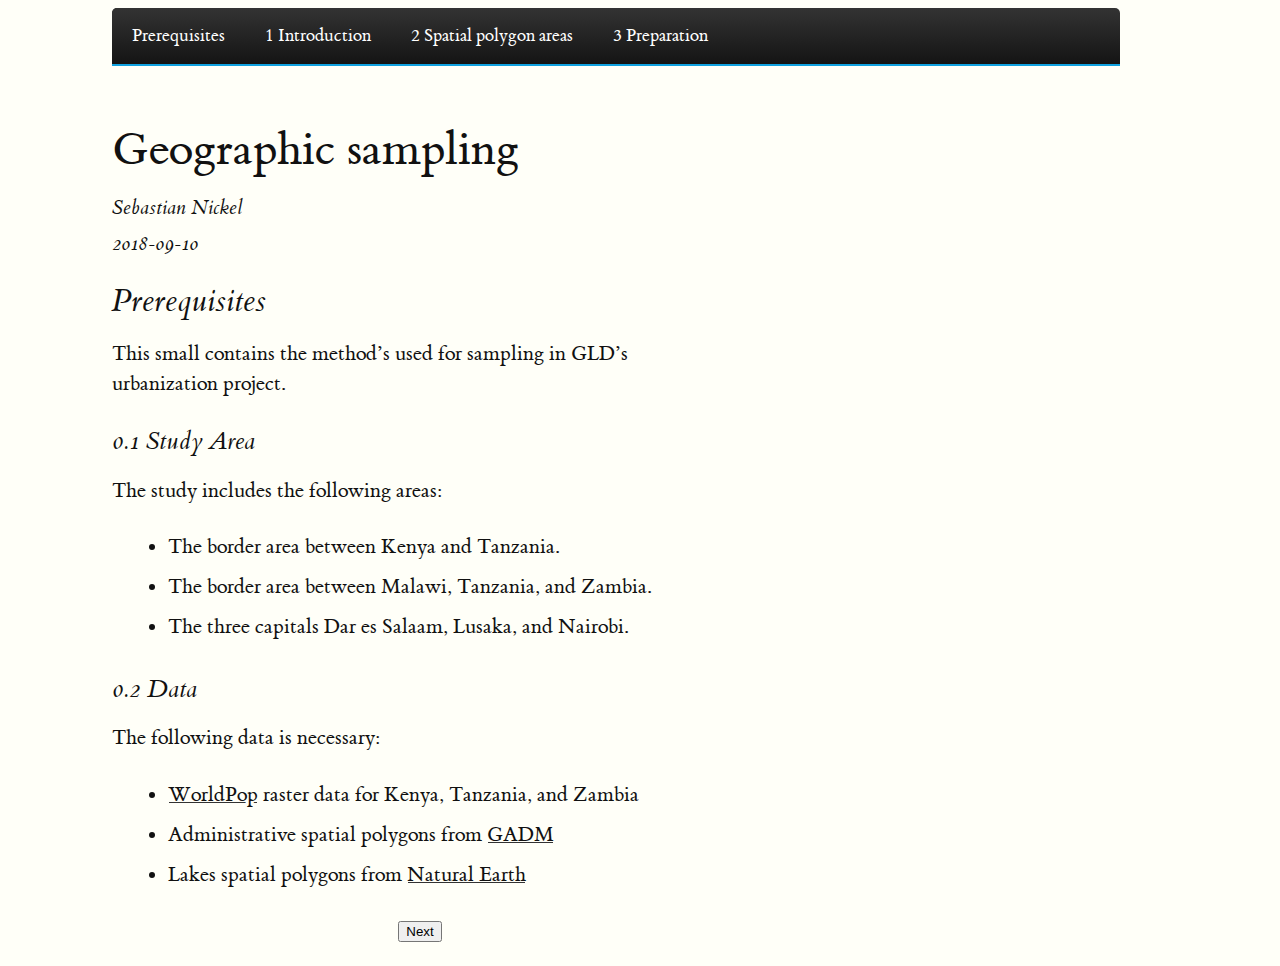
==== _book/index.html @ a7cec547 "book" ====
<!DOCTYPE html>

<html xmlns="http://www.w3.org/1999/xhtml">

<head>

<meta charset="utf-8">
<meta http-equiv="Content-Type" content="text/html; charset=utf-8" />
<meta name="generator" content="pandoc" />
<meta name="viewport" content="width=device-width, initial-scale=1">
<meta property="og:title" content="Geographic sampling" />
<meta property="og:type" content="book" />



<meta name="github-repo" content="senickel/geosampling_book" />

<meta name="author" content="Sebastian Nickel" />

<meta name="date" content="2018-09-10" />


<meta name="description" content="Geographic sampling">

<title>Geographic sampling</title>

<link href="libs/tufte-css-2015.12.29/tufte-fonts.css" rel="stylesheet" />
<link href="libs/tufte-css-2015.12.29/tufte-background.css" rel="stylesheet" />
<link href="libs/tufte-css-2015.12.29/tufte-italics.css" rel="stylesheet" />
<link href="libs/tufte-css-2015.12.29/tufte.css" rel="stylesheet" />
<script src="libs/htmlwidgets-1.2/htmlwidgets.js"></script>
<script src="libs/jquery-1.12.4/jquery.min.js"></script>
<link href="libs/leaflet-1.3.1/leaflet.css" rel="stylesheet" />
<script src="libs/leaflet-1.3.1/leaflet.js"></script>
<link href="libs/leafletfix-1.0.0/leafletfix.css" rel="stylesheet" />
<script src="libs/Proj4Leaflet-1.0.1/proj4-compressed.js"></script>
<script src="libs/Proj4Leaflet-1.0.1/proj4leaflet.js"></script>
<link href="libs/rstudio_leaflet-1.3.1/rstudio_leaflet.css" rel="stylesheet" />
<script src="libs/leaflet-binding-2.0.2/leaflet.js"></script>


<style type="text/css">code{white-space: pre;}</style>
<style type="text/css">
div.sourceCode { overflow-x: auto; }
table.sourceCode, tr.sourceCode, td.lineNumbers, td.sourceCode {
  margin: 0; padding: 0; vertical-align: baseline; border: none; }
table.sourceCode { width: 100%; line-height: 100%; background-color: #f8f8f8; }
td.lineNumbers { text-align: right; padding-right: 4px; padding-left: 4px; color: #aaaaaa; border-right: 1px solid #aaaaaa; }
td.sourceCode { padding-left: 5px; }
pre, code { background-color: #f8f8f8; }
code > span.kw { color: #204a87; font-weight: bold; } /* Keyword */
code > span.dt { color: #204a87; } /* DataType */
code > span.dv { color: #0000cf; } /* DecVal */
code > span.bn { color: #0000cf; } /* BaseN */
code > span.fl { color: #0000cf; } /* Float */
code > span.ch { color: #4e9a06; } /* Char */
code > span.st { color: #4e9a06; } /* String */
code > span.co { color: #8f5902; font-style: italic; } /* Comment */
code > span.ot { color: #8f5902; } /* Other */
code > span.al { color: #ef2929; } /* Alert */
code > span.fu { color: #000000; } /* Function */
code > span.er { color: #a40000; font-weight: bold; } /* Error */
code > span.wa { color: #8f5902; font-weight: bold; font-style: italic; } /* Warning */
code > span.cn { color: #000000; } /* Constant */
code > span.sc { color: #000000; } /* SpecialChar */
code > span.vs { color: #4e9a06; } /* VerbatimString */
code > span.ss { color: #4e9a06; } /* SpecialString */
code > span.im { } /* Import */
code > span.va { color: #000000; } /* Variable */
code > span.cf { color: #204a87; font-weight: bold; } /* ControlFlow */
code > span.op { color: #ce5c00; font-weight: bold; } /* Operator */
code > span.pp { color: #8f5902; font-style: italic; } /* Preprocessor */
code > span.ex { } /* Extension */
code > span.at { color: #c4a000; } /* Attribute */
code > span.do { color: #8f5902; font-weight: bold; font-style: italic; } /* Documentation */
code > span.an { color: #8f5902; font-weight: bold; font-style: italic; } /* Annotation */
code > span.cv { color: #8f5902; font-weight: bold; font-style: italic; } /* CommentVar */
code > span.in { color: #8f5902; font-weight: bold; font-style: italic; } /* Information */
</style>


<link rel="stylesheet" href="my_tufte.css" type="text/css" />

</head>

<body>



<div class="row">
<div class="col-sm-12">
<div id="TOC">
<ul>
<li class="has-sub"><a href="index.html#prerequisites">Prerequisites</a><ul>
<li><a href="index.html#study-area"><span class="toc-section-number">0.1</span> Study Area</a></li>
<li><a href="index.html#data"><span class="toc-section-number">0.2</span> Data</a></li>
</ul></li>
<li><a href="introduction.html#introduction"><span class="toc-section-number">1</span> Introduction</a></li>
<li class="has-sub"><a href="areas.html#areas"><span class="toc-section-number">2</span> Spatial polygon areas</a><ul>
<li><a href="areas.html#cities"><span class="toc-section-number">2.1</span> Cities</a></li>
<li><a href="areas.html#kenyan-tanzania-border"><span class="toc-section-number">2.2</span> Kenyan-Tanzania border</a></li>
<li><a href="areas.html#malawi-tanzania-zambia-border"><span class="toc-section-number">2.3</span> Malawi-Tanzania-Zambia border</a></li>
</ul></li>
<li><a href="prep.html#prep"><span class="toc-section-number">3</span> Preparation</a></li>
</ul>
</div>
</div>
</div>
<div class="row">
<div class="col-sm-12">
<div id="header">
<h1 class="title">Geographic sampling</h1>
<h4 class="author"><em>Sebastian Nickel</em></h4>
<h4 class="date"><em>2018-09-10</em></h4>
</div>
<div id="prerequisites" class="section level1 unnumbered">
<h1>Prerequisites</h1>
<p>This small contains the method’s used for sampling in GLD’s urbanization project.</p>
<div id="study-area" class="section level2">
<h2><span class="header-section-number">0.1</span> Study Area</h2>
<p>The study includes the following areas:</p>
<ul>
<li>The border area between Kenya and Tanzania.<br />
</li>
<li>The border area between Malawi, Tanzania, and Zambia.<br />
</li>
<li>The three capitals Dar es Salaam, Lusaka, and Nairobi.</li>
</ul>
</div>
<div id="data" class="section level2">
<h2><span class="header-section-number">0.2</span> Data</h2>
<p>The following data is necessary:</p>
<ul>
<li><a href="https://www.worldpop.org.uk/">WorldPop</a> raster data for Kenya, Tanzania, and Zambia<br />
</li>
<li>Administrative spatial polygons from <a href="https://gadm.org/">GADM</a></li>
<li>Lakes spatial polygons from <a href="https://www.naturalearthdata.com/downloads/10m-physical-vectors/10m-rivers-lake-centerlines/">Natural Earth</a></li>
</ul>

</div>
</div>
<p style="text-align: center;">
<a href="introduction.html"><button class="btn btn-default">Next</button></a>
</p>
</div>
</div>



</body>
</html>
---- _book/libs/tufte-css-2015.12.29/tufte-fonts.css ----
@font-face {
  font-family: "et-book";
  src: url("et-book/roman-line-figures.ttf") format("truetype");
  font-weight: normal;
  font-style: normal
}

@font-face {
  font-family: "et-book";
  src: url("et-book/display-italic-old-style-figures.ttf") format("truetype");
  font-weight: normal;
  font-style: italic
}

@font-face {
  font-family: "et-book";
  src: url("et-book/bold-line-figures.ttf") format("truetype");
  font-weight: bold;
  font-style: normal
}

@font-face {
  font-family: "et-book-roman-old-style";
  src: url("et-book/roman-old-style-figures.ttf") format("truetype");
  font-weight: normal;
  font-style: normal;
}

body { font-family: et-book, Palatino, "Palatino Linotype", "Palatino LT STD", "Book Antiqua", Georgia, serif; }
.numeral, .sidenote-number { font-family: et-book-roman-old-style; }
---- _book/libs/tufte-css-2015.12.29/tufte-background.css ----
body {
  background-color: #fffff8;
}
---- _book/libs/tufte-css-2015.12.29/tufte-italics.css ----
h1, h2, h3.subtitle { font-style: italic; }
---- _book/libs/tufte-css-2015.12.29/tufte.css ----
/* Import ET Book styles
   adapted from https://github.com/edwardtufte/et-book/blob/gh-pages/et-book.css */

@charset "UTF-8";

/* Tufte CSS styles */
html { font-size: 15px; }

body { width: 87.5%;
       margin-left: auto;
       margin-right: auto;
       padding-left: 12.5%;
       color: #111;
       max-width: 1400px;
       counter-reset: sidenote-counter; }

h1.title { font-weight: 400;
     font-style: normal;
     margin-top: 4rem;
     margin-bottom: 1.5rem;
     font-size: 3.2rem;
     line-height: 1; }

h1 {
     font-weight: 400;
     margin-top: 2.1rem;
     margin-bottom: 0;
     font-size: 2.2rem;
     line-height: 1; }

h2 {
     font-weight: 400;
     font-size: 1.7rem;
     margin-top: 2rem;
     margin-bottom: 0;
     line-height: 1; }

h3.subtitle {
             font-weight: 400;
             margin-top: 1rem;
             margin-bottom: 1rem;
             font-size: 1.8rem;
             display: block;
             line-height: 1; }

h4.author, h4.date {
    font-size: 1.4rem;
    font-weight: 400;
    margin: 1rem auto;
    line-height: 1;
}

.danger { color: red; }

article { position: relative;
          padding: 5rem 0rem; }

section { padding-top: 1rem;
          padding-bottom: 1rem; }

p, ol, ul { font-size: 1.4rem; }

p { line-height: 2rem;
    margin-top: 1.4rem;
    margin-bottom: 1.4rem;
    padding-right: 0;
    vertical-align: baseline; }

blockquote { font-size: 1.4rem; }

blockquote p { width: 50%; }

blockquote footer { width: 50%;
                    font-size: 1.1rem;
                    text-align: right; }

ol, ul { width: 45%;
         -webkit-padding-start: 5%;
         -webkit-padding-end: 5%; }

li { padding: 0.5rem 0; }

table {
  border-top: 2px solid #111;
  border-bottom: 2px solid #111;
  font-size: 1.1rem;
}

th {
  border-bottom: 1px solid #111;
}

div.figure {
         padding: 0;
         border: 0;
         font-size: 100%;
         font: inherit;
         vertical-align: baseline;
         max-width: 55%;
         -webkit-margin-start: 0;
         -webkit-margin-end: 0;
         margin: 0 0 3em 0;
         }

/* Links: replicate underline that clears descenders */
a:link, a:visited { color: inherit; }

a:link { text-decoration: none;
         background: -webkit-linear-gradient(#fffff8, #fffff8), -webkit-linear-gradient(#fffff8, #fffff8), -webkit-linear-gradient(#333, #333);
         background: linear-gradient(#fffff8, #fffff8), linear-gradient(#fffff8, #fffff8), linear-gradient(#333, #333);
         -webkit-background-size: 0.05em 1px, 0.05em 1px, 1px 1px;
         -moz-background-size: 0.05em 1px, 0.05em 1px, 1px 1px;
         background-size: 0.05em 1px, 0.05em 1px, 1px 1px;
         background-repeat: no-repeat, no-repeat, repeat-x;
         text-shadow: 0.03em 0 #fffff8, -0.03em 0 #fffff8, 0 0.03em #fffff8, 0 -0.03em #fffff8, 0.06em 0 #fffff8, -0.06em 0 #fffff8, 0.09em 0 #fffff8, -0.09em 0 #fffff8, 0.12em 0 #fffff8, -0.12em 0 #fffff8, 0.15em 0 #fffff8, -0.15em 0 #fffff8;
         background-position: 0% 93%, 100% 93%, 0% 93%; }

@media screen and (-webkit-min-device-pixel-ratio: 0) { a:link { background-position-y: 87%, 87%, 87%; } }

a:link::selection { text-shadow: 0.03em 0 #b4d5fe, -0.03em 0 #b4d5fe, 0 0.03em #b4d5fe, 0 -0.03em #b4d5fe, 0.06em 0 #b4d5fe, -0.06em 0 #b4d5fe, 0.09em 0 #b4d5fe, -0.09em 0 #b4d5fe, 0.12em 0 #b4d5fe, -0.12em 0 #b4d5fe, 0.15em 0 #b4d5fe, -0.15em 0 #b4d5fe;
                    background: #b4d5fe; }

a:link::-moz-selection { text-shadow: 0.03em 0 #b4d5fe, -0.03em 0 #b4d5fe, 0 0.03em #b4d5fe, 0 -0.03em #b4d5fe, 0.06em 0 #b4d5fe, -0.06em 0 #b4d5fe, 0.09em 0 #b4d5fe, -0.09em 0 #b4d5fe, 0.12em 0 #b4d5fe, -0.12em 0 #b4d5fe, 0.15em 0 #b4d5fe, -0.15em 0 #b4d5fe;
                         background: #b4d5fe; }

/* Sidenotes, margin notes, figures, captions */
img {max-width: 100%;}

.marginnote img { display: block; }

.sidenote, .marginnote { float: right;
                         clear: right;
                         margin-right: -60%;
                         width: 50%;
                         margin-top: 0;
                         margin-bottom: 1rem;
                         font-size: 1.1rem;
                         line-height: 1.3;
                         vertical-align: baseline;
                         position: relative; }

.sidenote-number {
                                           position: relative;
                                           vertical-align: baseline; }

.sidenote-number { font-size: 1rem;
                         top: -0.5rem;
                         left: 0.1rem; }

p, footer, table, hr { width: 55%; }
hr { margin-left: 0; }
table table, li p, li pre { width: auto; }
li p, li pre {margin-top: auto; }

div.fullwidth, table.fullwidth { max-width: 90%; }

#TOC, h1.title { max-width: 90%; }
#TOC ol, #TOC ul { width: auto; }

div.fullwidth p.caption {
  margin-right: 0;
  max-width: 33%;
}

p.caption { text-align: left; }

@media screen and (max-width: 760px) { p, footer, ol, ul, table, hr { width: 90%; }
                                       pre { width: 87.5%; }
                                       ul { width: 85%; }
                                       figure { max-width: 90%; }
                                       div.fullwidth p.caption { max-width: none; }
                                       blockquote p, blockquote footer { width: 90%; }}

.sans { font-family: "Gill Sans", "Gill Sans MT", Calibri, sans-serif;
        letter-spacing: .03em; }

code { font-family: Consolas, "Liberation Mono", Menlo, Courier, monospace;
        font-size: 1.125rem;
        line-height: 1.6; }

pre code { font-size: 1rem; }

p code { white-space: inherit; }

h1 code, h2 code, h3 code { font-size: 0.80em; }

.marginnote code, .sidenote code { font-size: 1rem; }

pre { width: 52.5%;
           overflow-x: auto; }

.fullwidth { max-width: 90%;
             clear:both; }

span.newthought { font-variant: small-caps;
                  font-size: 1.2em; }

input.margin-toggle { display: none; }

label.sidenote-number { display: inline; }

label.margin-toggle:not(.sidenote-number) { display: none; }

@media (max-width: 760px) { label.margin-toggle:not(.sidenote-number) { display: inline; }
                            .sidenote, .marginnote { display: none; }
                            .shownote,
                            .margin-toggle:checked + .sidenote,
                            .margin-toggle:checked + .marginnote {
                                                                   display: block;
                                                                   float: left;
                                                                   left: 1rem;
                                                                   clear: both;
                                                                   width: 95%;
                                                                   margin: 1rem 2.5%;
                                                                   vertical-align: baseline;
                                                                   position: relative;
                                                                   }
                            label { cursor: pointer; }
                            div.figure { max-width: 90%; }
                            pre { width: 90%;
                                       padding: 0; }
                            }
---- _book/libs/leaflet-1.3.1/leaflet.css ----
/* required styles */

.leaflet-pane,
.leaflet-tile,
.leaflet-marker-icon,
.leaflet-marker-shadow,
.leaflet-tile-container,
.leaflet-pane > svg,
.leaflet-pane > canvas,
.leaflet-zoom-box,
.leaflet-image-layer,
.leaflet-layer {
	position: absolute;
	left: 0;
	top: 0;
	}
.leaflet-container {
	overflow: hidden;
	}
.leaflet-tile,
.leaflet-marker-icon,
.leaflet-marker-shadow {
	-webkit-user-select: none;
	   -moz-user-select: none;
	        user-select: none;
	  -webkit-user-drag: none;
	}
/* Safari renders non-retina tile on retina better with this, but Chrome is worse */
.leaflet-safari .leaflet-tile {
	image-rendering: -webkit-optimize-contrast;
	}
/* hack that prevents hw layers "stretching" when loading new tiles */
.leaflet-safari .leaflet-tile-container {
	width: 1600px;
	height: 1600px;
	-webkit-transform-origin: 0 0;
	}
.leaflet-marker-icon,
.leaflet-marker-shadow {
	display: block;
	}
/* .leaflet-container svg: reset svg max-width decleration shipped in Joomla! (joomla.org) 3.x */
/* .leaflet-container img: map is broken in FF if you have max-width: 100% on tiles */
.leaflet-container .leaflet-overlay-pane svg,
.leaflet-container .leaflet-marker-pane img,
.leaflet-container .leaflet-shadow-pane img,
.leaflet-container .leaflet-tile-pane img,
.leaflet-container img.leaflet-image-layer {
	max-width: none !important;
	max-height: none !important;
	}

.leaflet-container.leaflet-touch-zoom {
	-ms-touch-action: pan-x pan-y;
	touch-action: pan-x pan-y;
	}
.leaflet-container.leaflet-touch-drag {
	-ms-touch-action: pinch-zoom;
	/* Fallback for FF which doesn't support pinch-zoom */
	touch-action: none;
	touch-action: pinch-zoom;
}
.leaflet-container.leaflet-touch-drag.leaflet-touch-zoom {
	-ms-touch-action: none;
	touch-action: none;
}
.leaflet-container {
	-webkit-tap-highlight-color: transparent;
}
.leaflet-container a {
	-webkit-tap-highlight-color: rgba(51, 181, 229, 0.4);
}
.leaflet-tile {
	filter: inherit;
	visibility: hidden;
	}
.leaflet-tile-loaded {
	visibility: inherit;
	}
.leaflet-zoom-box {
	width: 0;
	height: 0;
	-moz-box-sizing: border-box;
	     box-sizing: border-box;
	z-index: 800;
	}
/* workaround for https://bugzilla.mozilla.org/show_bug.cgi?id=888319 */
.leaflet-overlay-pane svg {
	-moz-user-select: none;
	}

.leaflet-pane         { z-index: 400; }

.leaflet-tile-pane    { z-index: 200; }
.leaflet-overlay-pane { z-index: 400; }
.leaflet-shadow-pane  { z-index: 500; }
.leaflet-marker-pane  { z-index: 600; }
.leaflet-tooltip-pane   { z-index: 650; }
.leaflet-popup-pane   { z-index: 700; }

.leaflet-map-pane canvas { z-index: 100; }
.leaflet-map-pane svg    { z-index: 200; }

.leaflet-vml-shape {
	width: 1px;
	height: 1px;
	}
.lvml {
	behavior: url(#default#VML);
	display: inline-block;
	position: absolute;
	}


/* control positioning */

.leaflet-control {
	position: relative;
	z-index: 800;
	pointer-events: visiblePainted; /* IE 9-10 doesn't have auto */
	pointer-events: auto;
	}
.leaflet-top,
.leaflet-bottom {
	position: absolute;
	z-index: 1000;
	pointer-events: none;
	}
.leaflet-top {
	top: 0;
	}
.leaflet-right {
	right: 0;
	}
.leaflet-bottom {
	bottom: 0;
	}
.leaflet-left {
	left: 0;
	}
.leaflet-control {
	float: left;
	clear: both;
	}
.leaflet-right .leaflet-control {
	float: right;
	}
.leaflet-top .leaflet-control {
	margin-top: 10px;
	}
.leaflet-bottom .leaflet-control {
	margin-bottom: 10px;
	}
.leaflet-left .leaflet-control {
	margin-left: 10px;
	}
.leaflet-right .leaflet-control {
	margin-right: 10px;
	}


/* zoom and fade animations */

.leaflet-fade-anim .leaflet-tile {
	will-change: opacity;
	}
.leaflet-fade-anim .leaflet-popup {
	opacity: 0;
	-webkit-transition: opacity 0.2s linear;
	   -moz-transition: opacity 0.2s linear;
	     -o-transition: opacity 0.2s linear;
	        transition: opacity 0.2s linear;
	}
.leaflet-fade-anim .leaflet-map-pane .leaflet-popup {
	opacity: 1;
	}
.leaflet-zoom-animated {
	-webkit-transform-origin: 0 0;
	    -ms-transform-origin: 0 0;
	        transform-origin: 0 0;
	}
.leaflet-zoom-anim .leaflet-zoom-animated {
	will-change: transform;
	}
.leaflet-zoom-anim .leaflet-zoom-animated {
	-webkit-transition: -webkit-transform 0.25s cubic-bezier(0,0,0.25,1);
	   -moz-transition:    -moz-transform 0.25s cubic-bezier(0,0,0.25,1);
	     -o-transition:      -o-transform 0.25s cubic-bezier(0,0,0.25,1);
	        transition:         transform 0.25s cubic-bezier(0,0,0.25,1);
	}
.leaflet-zoom-anim .leaflet-tile,
.leaflet-pan-anim .leaflet-tile {
	-webkit-transition: none;
	   -moz-transition: none;
	     -o-transition: none;
	        transition: none;
	}

.leaflet-zoom-anim .leaflet-zoom-hide {
	visibility: hidden;
	}


/* cursors */

.leaflet-interactive {
	cursor: pointer;
	}
.leaflet-grab {
	cursor: -webkit-grab;
	cursor:    -moz-grab;
	}
.leaflet-crosshair,
.leaflet-crosshair .leaflet-interactive {
	cursor: crosshair;
	}
.leaflet-popup-pane,
.leaflet-control {
	cursor: auto;
	}
.leaflet-dragging .leaflet-grab,
.leaflet-dragging .leaflet-grab .leaflet-interactive,
.leaflet-dragging .leaflet-marker-draggable {
	cursor: move;
	cursor: -webkit-grabbing;
	cursor:    -moz-grabbing;
	}

/* marker & overlays interactivity */
.leaflet-marker-icon,
.leaflet-marker-shadow,
.leaflet-image-layer,
.leaflet-pane > svg path,
.leaflet-tile-container {
	pointer-events: none;
	}

.leaflet-marker-icon.leaflet-interactive,
.leaflet-image-layer.leaflet-interactive,
.leaflet-pane > svg path.leaflet-interactive {
	pointer-events: visiblePainted; /* IE 9-10 doesn't have auto */
	pointer-events: auto;
	}

/* visual tweaks */

.leaflet-container {
	background: #ddd;
	outline: 0;
	}
.leaflet-container a {
	color: #0078A8;
	}
.leaflet-container a.leaflet-active {
	outline: 2px solid orange;
	}
.leaflet-zoom-box {
	border: 2px dotted #38f;
	background: rgba(255,255,255,0.5);
	}


/* general typography */
.leaflet-container {
	font: 12px/1.5 "Helvetica Neue", Arial, Helvetica, sans-serif;
	}


/* general toolbar styles */

.leaflet-bar {
	box-shadow: 0 1px 5px rgba(0,0,0,0.65);
	border-radius: 4px;
	}
.leaflet-bar a,
.leaflet-bar a:hover {
	background-color: #fff;
	border-bottom: 1px solid #ccc;
	width: 26px;
	height: 26px;
	line-height: 26px;
	display: block;
	text-align: center;
	text-decoration: none;
	color: black;
	}
.leaflet-bar a,
.leaflet-control-layers-toggle {
	background-position: 50% 50%;
	background-repeat: no-repeat;
	display: block;
	}
.leaflet-bar a:hover {
	background-color: #f4f4f4;
	}
.leaflet-bar a:first-child {
	border-top-left-radius: 4px;
	border-top-right-radius: 4px;
	}
.leaflet-bar a:last-child {
	border-bottom-left-radius: 4px;
	border-bottom-right-radius: 4px;
	border-bottom: none;
	}
.leaflet-bar a.leaflet-disabled {
	cursor: default;
	background-color: #f4f4f4;
	color: #bbb;
	}

.leaflet-touch .leaflet-bar a {
	width: 30px;
	height: 30px;
	line-height: 30px;
	}
.leaflet-touch .leaflet-bar a:first-child {
	border-top-left-radius: 2px;
	border-top-right-radius: 2px;
	}
.leaflet-touch .leaflet-bar a:last-child {
	border-bottom-left-radius: 2px;
	border-bottom-right-radius: 2px;
	}

/* zoom control */

.leaflet-control-zoom-in,
.leaflet-control-zoom-out {
	font: bold 18px 'Lucida Console', Monaco, monospace;
	text-indent: 1px;
	}

.leaflet-touch .leaflet-control-zoom-in, .leaflet-touch .leaflet-control-zoom-out  {
	font-size: 22px;
	}


/* layers control */

.leaflet-control-layers {
	box-shadow: 0 1px 5px rgba(0,0,0,0.4);
	background: #fff;
	border-radius: 5px;
	}
.leaflet-control-layers-toggle {
	background-image: url(images/layers.png);
	width: 36px;
	height: 36px;
	}
.leaflet-retina .leaflet-control-layers-toggle {
	background-image: url(images/layers-2x.png);
	background-size: 26px 26px;
	}
.leaflet-touch .leaflet-control-layers-toggle {
	width: 44px;
	height: 44px;
	}
.leaflet-control-layers .leaflet-control-layers-list,
.leaflet-control-layers-expanded .leaflet-control-layers-toggle {
	display: none;
	}
.leaflet-control-layers-expanded .leaflet-control-layers-list {
	display: block;
	position: relative;
	}
.leaflet-control-layers-expanded {
	padding: 6px 10px 6px 6px;
	color: #333;
	background: #fff;
	}
.leaflet-control-layers-scrollbar {
	overflow-y: scroll;
	overflow-x: hidden;
	padding-right: 5px;
	}
.leaflet-control-layers-selector {
	margin-top: 2px;
	position: relative;
	top: 1px;
	}
.leaflet-control-layers label {
	display: block;
	}
.leaflet-control-layers-separator {
	height: 0;
	border-top: 1px solid #ddd;
	margin: 5px -10px 5px -6px;
	}

/* Default icon URLs */
.leaflet-default-icon-path {
	background-image: url(images/marker-icon.png);
	}


/* attribution and scale controls */

.leaflet-container .leaflet-control-attribution {
	background: #fff;
	background: rgba(255, 255, 255, 0.7);
	margin: 0;
	}
.leaflet-control-attribution,
.leaflet-control-scale-line {
	padding: 0 5px;
	color: #333;
	}
.leaflet-control-attribution a {
	text-decoration: none;
	}
.leaflet-control-attribution a:hover {
	text-decoration: underline;
	}
.leaflet-container .leaflet-control-attribution,
.leaflet-container .leaflet-control-scale {
	font-size: 11px;
	}
.leaflet-left .leaflet-control-scale {
	margin-left: 5px;
	}
.leaflet-bottom .leaflet-control-scale {
	margin-bottom: 5px;
	}
.leaflet-control-scale-line {
	border: 2px solid #777;
	border-top: none;
	line-height: 1.1;
	padding: 2px 5px 1px;
	font-size: 11px;
	white-space: nowrap;
	overflow: hidden;
	-moz-box-sizing: border-box;
	     box-sizing: border-box;

	background: #fff;
	background: rgba(255, 255, 255, 0.5);
	}
.leaflet-control-scale-line:not(:first-child) {
	border-top: 2px solid #777;
	border-bottom: none;
	margin-top: -2px;
	}
.leaflet-control-scale-line:not(:first-child):not(:last-child) {
	border-bottom: 2px solid #777;
	}

.leaflet-touch .leaflet-control-attribution,
.leaflet-touch .leaflet-control-layers,
.leaflet-touch .leaflet-bar {
	box-shadow: none;
	}
.leaflet-touch .leaflet-control-layers,
.leaflet-touch .leaflet-bar {
	border: 2px solid rgba(0,0,0,0.2);
	background-clip: padding-box;
	}


/* popup */

.leaflet-popup {
	position: absolute;
	text-align: center;
	margin-bottom: 20px;
	}
.leaflet-popup-content-wrapper {
	padding: 1px;
	text-align: left;
	border-radius: 12px;
	}
.leaflet-popup-content {
	margin: 13px 19px;
	line-height: 1.4;
	}
.leaflet-popup-content p {
	margin: 18px 0;
	}
.leaflet-popup-tip-container {
	width: 40px;
	height: 20px;
	position: absolute;
	left: 50%;
	margin-left: -20px;
	overflow: hidden;
	pointer-events: none;
	}
.leaflet-popup-tip {
	width: 17px;
	height: 17px;
	padding: 1px;

	margin: -10px auto 0;

	-webkit-transform: rotate(45deg);
	   -moz-transform: rotate(45deg);
	    -ms-transform: rotate(45deg);
	     -o-transform: rotate(45deg);
	        transform: rotate(45deg);
	}
.leaflet-popup-content-wrapper,
.leaflet-popup-tip {
	background: white;
	color: #333;
	box-shadow: 0 3px 14px rgba(0,0,0,0.4);
	}
.leaflet-container a.leaflet-popup-close-button {
	position: absolute;
	top: 0;
	right: 0;
	padding: 4px 4px 0 0;
	border: none;
	text-align: center;
	width: 18px;
	height: 14px;
	font: 16px/14px Tahoma, Verdana, sans-serif;
	color: #c3c3c3;
	text-decoration: none;
	font-weight: bold;
	background: transparent;
	}
.leaflet-container a.leaflet-popup-close-button:hover {
	color: #999;
	}
.leaflet-popup-scrolled {
	overflow: auto;
	border-bottom: 1px solid #ddd;
	border-top: 1px solid #ddd;
	}

.leaflet-oldie .leaflet-popup-content-wrapper {
	zoom: 1;
	}
.leaflet-oldie .leaflet-popup-tip {
	width: 24px;
	margin: 0 auto;

	-ms-filter: "progid:DXImageTransform.Microsoft.Matrix(M11=0.70710678, M12=0.70710678, M21=-0.70710678, M22=0.70710678)";
	filter: progid:DXImageTransform.Microsoft.Matrix(M11=0.70710678, M12=0.70710678, M21=-0.70710678, M22=0.70710678);
	}
.leaflet-oldie .leaflet-popup-tip-container {
	margin-top: -1px;
	}

.leaflet-oldie .leaflet-control-zoom,
.leaflet-oldie .leaflet-control-layers,
.leaflet-oldie .leaflet-popup-content-wrapper,
.leaflet-oldie .leaflet-popup-tip {
	border: 1px solid #999;
	}


/* div icon */

.leaflet-div-icon {
	background: #fff;
	border: 1px solid #666;
	}


/* Tooltip */
/* Base styles for the element that has a tooltip */
.leaflet-tooltip {
	position: absolute;
	padding: 6px;
	background-color: #fff;
	border: 1px solid #fff;
	border-radius: 3px;
	color: #222;
	white-space: nowrap;
	-webkit-user-select: none;
	-moz-user-select: none;
	-ms-user-select: none;
	user-select: none;
	pointer-events: none;
	box-shadow: 0 1px 3px rgba(0,0,0,0.4);
	}
.leaflet-tooltip.leaflet-clickable {
	cursor: pointer;
	pointer-events: auto;
	}
.leaflet-tooltip-top:before,
.leaflet-tooltip-bottom:before,
.leaflet-tooltip-left:before,
.leaflet-tooltip-right:before {
	position: absolute;
	pointer-events: none;
	border: 6px solid transparent;
	background: transparent;
	content: "";
	}

/* Directions */

.leaflet-tooltip-bottom {
	margin-top: 6px;
}
.leaflet-tooltip-top {
	margin-top: -6px;
}
.leaflet-tooltip-bottom:before,
.leaflet-tooltip-top:before {
	left: 50%;
	margin-left: -6px;
	}
.leaflet-tooltip-top:before {
	bottom: 0;
	margin-bottom: -12px;
	border-top-color: #fff;
	}
.leaflet-tooltip-bottom:before {
	top: 0;
	margin-top: -12px;
	margin-left: -6px;
	border-bottom-color: #fff;
	}
.leaflet-tooltip-left {
	margin-left: -6px;
}
.leaflet-tooltip-right {
	margin-left: 6px;
}
.leaflet-tooltip-left:before,
.leaflet-tooltip-right:before {
	top: 50%;
	margin-top: -6px;
	}
.leaflet-tooltip-left:before {
	right: 0;
	margin-right: -12px;
	border-left-color: #fff;
	}
.leaflet-tooltip-right:before {
	left: 0;
	margin-left: -12px;
	border-right-color: #fff;
	}
---- _book/libs/leafletfix-1.0.0/leafletfix.css ----
/* Work around CSS properties introduced on img by bootstrap */
img.leaflet-tile {
  padding: 0;
  margin: 0;
  border-radius: 0;
  border: none;
}
.info {
  padding: 6px 8px;
  font: 14px/16px Arial, Helvetica, sans-serif;
  background: white;
  background: rgba(255,255,255,0.8);
  box-shadow: 0 0 15px rgba(0,0,0,0.2);
  border-radius: 5px;
}
.legend {
  line-height: 18px;
  color: #555;
}
.legend svg text {
  fill: #555;
}
.legend svg line {
  stroke: #555;
}
.legend i {
  width: 18px;
  height: 18px;
  margin-right: 4px;
  opacity: 0.7;
  display: inline-block;
  vertical-align: top;
  /*For IE 7*/
  zoom: 1;
  *display: inline;
}
---- _book/libs/rstudio_leaflet-1.3.1/rstudio_leaflet.css ----
.leaflet-tooltip.leaflet-tooltip-text-only,
.leaflet-tooltip.leaflet-tooltip-text-only:before,
.leaflet-tooltip.leaflet-tooltip-text-only:after {
  background: none;
  border: none;
  box-shadow: none;
}

.leaflet-tooltip.leaflet-tooltip-text-only.leaflet-tooltip-left {
  margin-left: 5px;
}

.leaflet-tooltip.leaflet-tooltip-text-only.leaflet-tooltip-right {
  margin-left: -5px;
}

.leaflet-tooltip:after {
  border-right: 6px solid transparent;
  /* right: -16px; */
}

.leaflet-popup-pane .leaflet-popup-tip-container {
  /* when the tooltip container is clicked, it is closed */
  pointer-events: all;
  /* tooltips should display the "hand" icon, just like .leaflet-interactive*/
  cursor: pointer;
}

/* have the widget be displayed in the right 'layer' */
.leaflet-map-pane {
  z-index: auto;
}
---- _book/my_tufte.css ----
#TOC ul,
#TOC li,
#TOC span,
#TOC a {
  margin: 0;
  padding: 0;
  position: relative;
}
#TOC {
  line-height: 1;
  border-radius: 5px 5px 0 0;
  background: #141414;
  background: linear-gradient(to bottom, #333333 0%, #141414 100%);
  border-bottom: 2px solid #0fa1e0;
  width: auto;
}
#TOC:after,
#TOC ul:after {
  content: '';
  display: block;
  clear: both;
}
#TOC a {
  background: #141414;
  background: linear-gradient(to bottom, #333333 0%, #141414 100%);
  color: #ffffff;
  display: block;
  padding: 19px 20px;
  text-decoration: none;
  text-shadow: none;
}
#TOC ul {
  list-style: none;
}
#TOC > ul > li {
  display: inline-block;
  float: left;
  margin: 0;
}
#TOC > ul > li > a {
  color: #ffffff;
}
#TOC > ul > li:hover:after {
  content: '';
  display: block;
  width: 0;
  height: 0;
  position: absolute;
  left: 50%;
  bottom: 0;
  border-left: 10px solid transparent;
  border-right: 10px solid transparent;
  border-bottom: 10px solid #0fa1e0;
  margin-left: -10px;
}
#TOC > ul > li:first-child > a {
  border-radius: 5px 0 0 0;
}
#TOC.align-right > ul > li:first-child > a,
#TOC.align-center > ul > li:first-child > a {
  border-radius: 0;
}
#TOC.align-right > ul > li:last-child > a {
  border-radius: 0 5px 0 0;
}
#TOC > ul > li.active > a,
#TOC > ul > li:hover > a {
  color: #ffffff;
  box-shadow: inset 0 0 3px #000000;
  background: #070707;
  background: linear-gradient(to bottom, #262626 0%, #070707 100%);
}
#TOC .has-sub {
  z-index: 1;
}
#TOC .has-sub:hover > ul {
  display: block;
}
#TOC .has-sub ul {
  display: none;
  position: absolute;
  width: 200px;
  top: 100%;
  left: 0;
}
#TOC .has-sub ul li a {
  background: #0fa1e0;
  border-bottom: 1px dotted #31b7f1;
  filter: none;
  display: block;
  line-height: 120%;
  padding: 10px;
  color: #ffffff;
}
#TOC .has-sub ul li:hover a {
  background: #0c7fb0;
}
#TOC ul ul li:hover > a {
  color: #ffffff;
}
#TOC .has-sub .has-sub:hover > ul {
  display: block;
}
#TOC .has-sub .has-sub ul {
  display: none;
  position: absolute;
  left: 100%;
  top: 0;
}
#TOC .has-sub .has-sub ul li a {
  background: #0c7fb0;
  border-bottom: 1px dotted #31b7f1;
}
#TOC .has-sub .has-sub ul li a:hover {
  background: #0a6d98;
}
#TOC ul ul li.last > a,
#TOC ul ul li:last-child > a,
#TOC ul ul ul li.last > a,
#TOC ul ul ul li:last-child > a,
#TOC .has-sub ul li:last-child > a,
#TOC .has-sub ul li.last > a {
  border-bottom: 0;
}
#TOC ul {
  font-size: 1.2rem;
}
 
body { width: 100;
       margin-left: auto;
       margin-right: auto;
       padding-left: 5%;
       color: #111;
       max-width: 1800px;
       counter-reset: sidenote-counter; }

h1.title { font-weight: 400;
     font-style: normal;
     margin-top: 4rem;
     margin-bottom: 1.5rem;
     font-size: 3.2rem;
     line-height: 1; }

h1 {
     font-weight: 400;
     margin-top: 2.1rem;
     margin-bottom: 0;
     font-size: 2.2rem;
     line-height: 1; }

h2 {
     font-weight: 400;
     font-size: 1.7rem;
     margin-top: 2rem;
     margin-bottom: 0;
     line-height: 1; }

h3.subtitle {
             font-weight: 400;
             margin-top: 1rem;
             margin-bottom: 1rem;
             font-size: 1.8rem;
             display: block;
             line-height: 1; }

h4.author, h4.date {
    font-size: 1.4rem;
    font-weight: 400;
    margin: 1rem auto;
    line-height: 1;
}

.danger { color: red; }

article { position: relative;
          padding: 5rem 0rem; }

section { padding-top: 1rem;
          padding-bottom: 1rem; }

p, ol, ul { font-size: 1.4rem; }

p { line-height: 2rem;
    margin-top: 1.4rem;
    margin-bottom: 1.4rem;
    padding-right: 0;
    vertical-align: baseline; }

blockquote { font-size: 1.4rem; }

blockquote p { width: 50%; }

blockquote footer { width: 50%;
                    font-size: 1.1rem;
                    text-align: right; }

ol, ul { width: 45%;
         -webkit-padding-start: 5%;
         -webkit-padding-end: 5%; }

li { padding: 0.5rem 0; }

table {
  border-top: 2px solid #111;
  border-bottom: 2px solid #111;
  font-size: 1.1rem;
}

th {
  border-bottom: 1px solid #111;
}

div.figure {
         padding: 0;
         border: 0;
         font-size: 100%;
         font: inherit;
         vertical-align: baseline;
         max-width: 55%;
         -webkit-margin-start: 0;
         -webkit-margin-end: 0;
         margin: 0 0 3em 0;
         }

/* Links: replicate underline that clears descenders */
a:link, a:visited { color: inherit; }

a:link { text-decoration: none;
         background: -webkit-linear-gradient(#fffff8, #fffff8), -webkit-linear-gradient(#fffff8, #fffff8), -webkit-linear-gradient(#333, #333);
         background: linear-gradient(#fffff8, #fffff8), linear-gradient(#fffff8, #fffff8), linear-gradient(#333, #333);
         -webkit-background-size: 0.05em 1px, 0.05em 1px, 1px 1px;
         -moz-background-size: 0.05em 1px, 0.05em 1px, 1px 1px;
         background-size: 0.05em 1px, 0.05em 1px, 1px 1px;
         background-repeat: no-repeat, no-repeat, repeat-x;
         text-shadow: 0.03em 0 #fffff8, -0.03em 0 #fffff8, 0 0.03em #fffff8, 0 -0.03em #fffff8, 0.06em 0 #fffff8, -0.06em 0 #fffff8, 0.09em 0 #fffff8, -0.09em 0 #fffff8, 0.12em 0 #fffff8, -0.12em 0 #fffff8, 0.15em 0 #fffff8, -0.15em 0 #fffff8;
         background-position: 0% 93%, 100% 93%, 0% 93%; }

@media screen and (-webkit-min-device-pixel-ratio: 0) { a:link { background-position-y: 87%, 87%, 87%; } }

a:link::selection { text-shadow: 0.03em 0 #b4d5fe, -0.03em 0 #b4d5fe, 0 0.03em #b4d5fe, 0 -0.03em #b4d5fe, 0.06em 0 #b4d5fe, -0.06em 0 #b4d5fe, 0.09em 0 #b4d5fe, -0.09em 0 #b4d5fe, 0.12em 0 #b4d5fe, -0.12em 0 #b4d5fe, 0.15em 0 #b4d5fe, -0.15em 0 #b4d5fe;
                    background: #b4d5fe; }

a:link::-moz-selection { text-shadow: 0.03em 0 #b4d5fe, -0.03em 0 #b4d5fe, 0 0.03em #b4d5fe, 0 -0.03em #b4d5fe, 0.06em 0 #b4d5fe, -0.06em 0 #b4d5fe, 0.09em 0 #b4d5fe, -0.09em 0 #b4d5fe, 0.12em 0 #b4d5fe, -0.12em 0 #b4d5fe, 0.15em 0 #b4d5fe, -0.15em 0 #b4d5fe;
                         background: #b4d5fe; }

/* Sidenotes, margin notes, figures, captions */
img {max-width: 100%;}

.marginnote img { display: block; }

.sidenote, .marginnote { float: right;
                         clear: right;
                         margin-right: -60%;
                         width: 50%;
                         margin-top: 0;
                         margin-bottom: 1rem;
                         font-size: 1.1rem;
                         line-height: 1.3;
                         vertical-align: baseline;
                         position: relative; }

.sidenote-number {
                                           position: relative;
                                           vertical-align: baseline; }

.sidenote-number { font-size: 1rem;
                         top: -0.5rem;
                         left: 0.1rem; }

p, footer, table, hr { width: 55%; }
hr { margin-left: 0; }
table table, li p, li pre { width: auto; }
li p, li pre {margin-top: auto; }

div.fullwidth, table.fullwidth { max-width: 90%; }

#TOC, h1.title { max-width: 90%; }
#TOC ol, #TOC ul { width: auto; }

div.fullwidth p.caption {
  margin-right: 0;
  max-width: 33%;
}

p.caption { text-align: left; }

@media screen and (max-width: 760px) { p, footer, ol, ul, table, hr { width: 90%; }
                                       pre { width: 87.5%; }
                                       ul { width: 85%; }
                                       figure { max-width: 90%; }
                                       div.fullwidth p.caption { max-width: none; }
                                       blockquote p, blockquote footer { width: 90%; }}

.sans { font-family: "Gill Sans", "Gill Sans MT", Calibri, sans-serif;
        letter-spacing: .03em; }

code { font-family: Consolas, "Liberation Mono", Menlo, Courier, monospace;
        font-size: 1.125rem;
        line-height: 1.6; }

pre code { font-size: 1rem; }

p code { white-space: inherit; }

h1 code, h2 code, h3 code { font-size: 0.80em; }

.marginnote code, .sidenote code { font-size: 1rem; }

pre { width: 52.5%;
           overflow-x: auto; }

.fullwidth { max-width: 90%;
             clear:both; }

span.newthought { font-variant: small-caps;
                  font-size: 1.2em; }

input.margin-toggle { display: none; }

label.sidenote-number { display: inline; }

label.margin-toggle:not(.sidenote-number) { display: none; }

@media (max-width: 760px) { label.margin-toggle:not(.sidenote-number) { display: inline; }
                            .sidenote, .marginnote { display: none; }
                            .shownote,
                            .margin-toggle:checked + .sidenote,
                            .margin-toggle:checked + .marginnote {
                                                                   display: block;
                                                                   float: left;
                                                                   left: 1rem;
                                                                   clear: both;
                                                                   width: 95%;
                                                                   margin: 1rem 2.5%;
                                                                   vertical-align: baseline;
                                                                   position: relative;
                                                                   }
                            label { cursor: pointer; }
                            div.figure { max-width: 90%; }
                            pre { width: 90%;
                                       padding: 0; }
                            }
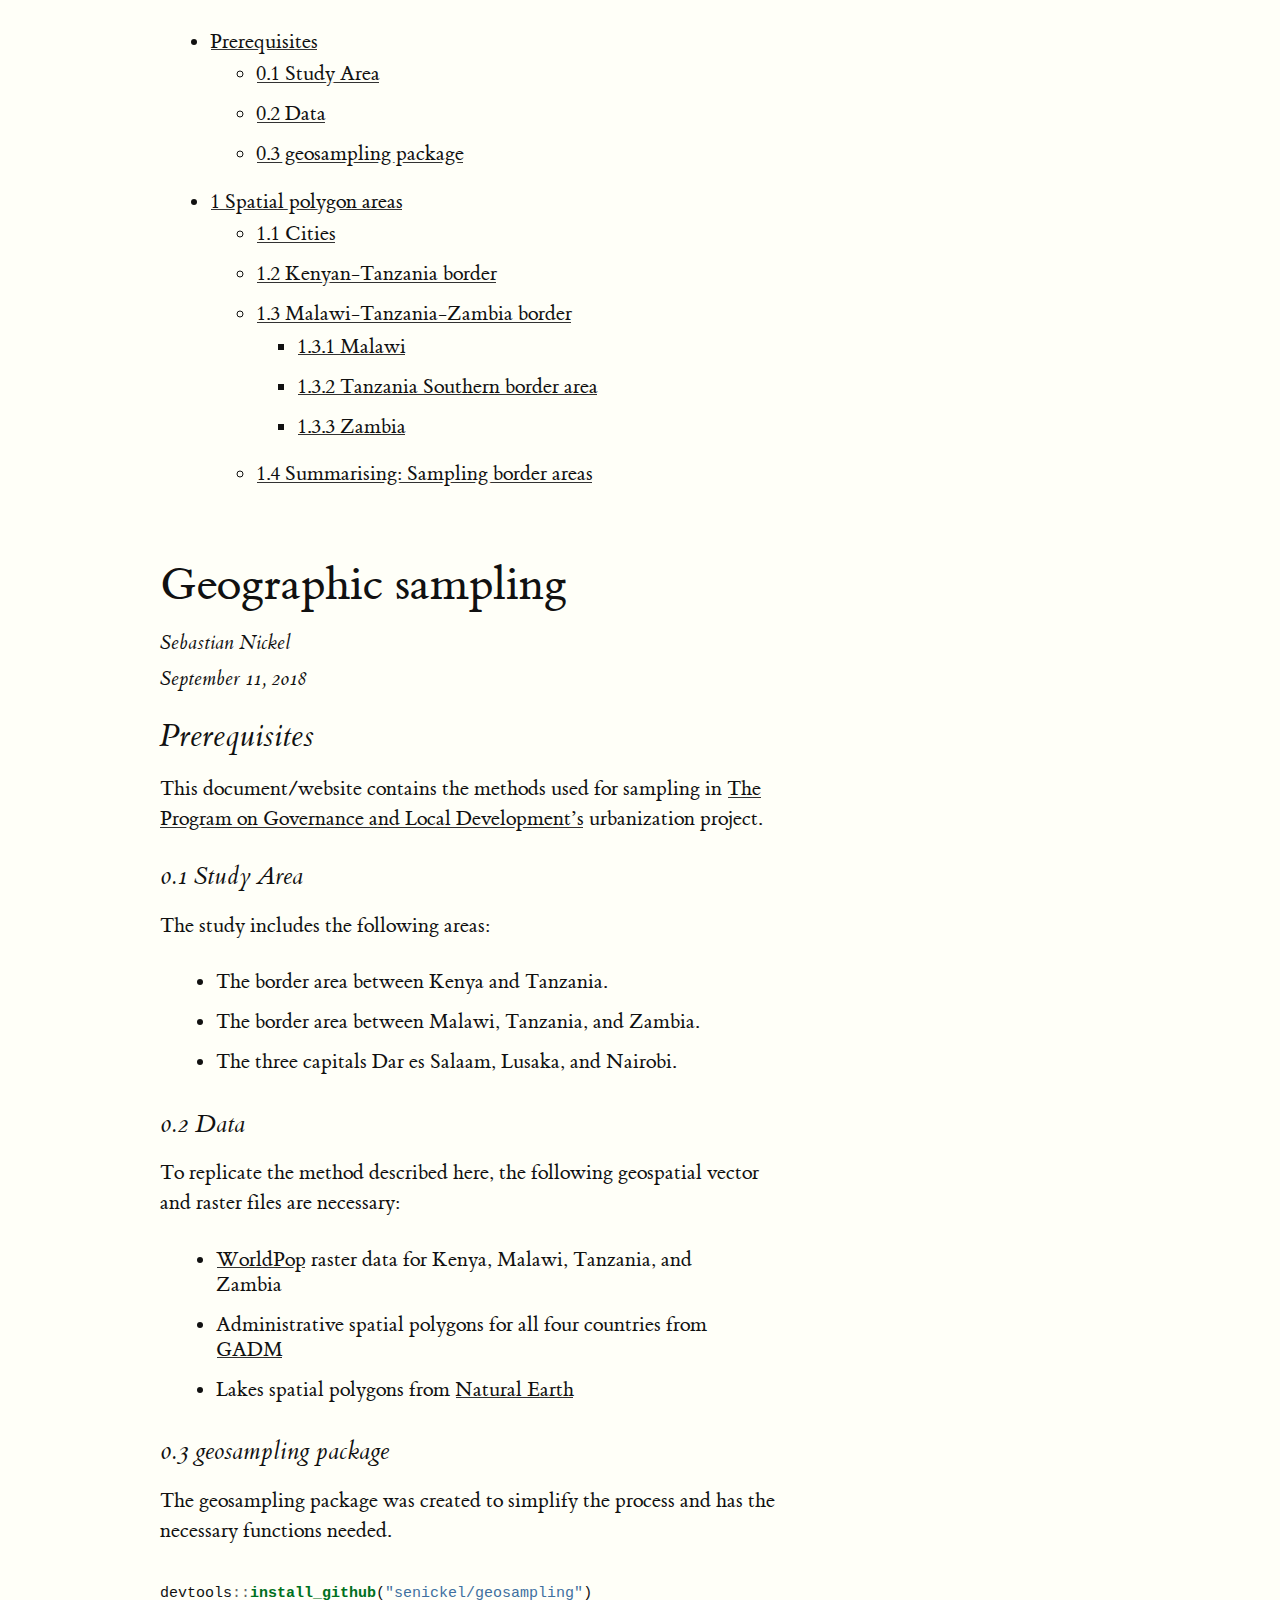
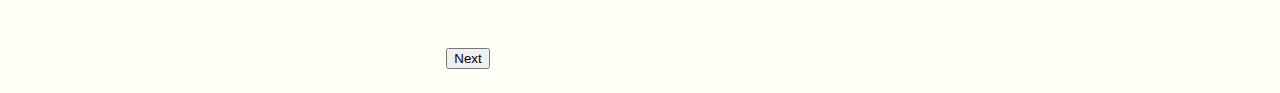
==== commit a5065dc6: "samplingbin done" ====
--- a/_book/index.html
+++ b/_book/index.html
@@ -17,7 +17,7 @@
 
 <meta name="author" content="Sebastian Nickel" />
 
-<meta name="date" content="2018-09-10" />
+<meta name="date" content="2018-09-11" />
 
 
 <meta name="description" content="Geographic sampling">
@@ -44,42 +44,41 @@
 div.sourceCode { overflow-x: auto; }
 table.sourceCode, tr.sourceCode, td.lineNumbers, td.sourceCode {
   margin: 0; padding: 0; vertical-align: baseline; border: none; }
-table.sourceCode { width: 100%; line-height: 100%; background-color: #f8f8f8; }
+table.sourceCode { width: 100%; line-height: 100%; }
 td.lineNumbers { text-align: right; padding-right: 4px; padding-left: 4px; color: #aaaaaa; border-right: 1px solid #aaaaaa; }
 td.sourceCode { padding-left: 5px; }
-pre, code { background-color: #f8f8f8; }
-code > span.kw { color: #204a87; font-weight: bold; } /* Keyword */
-code > span.dt { color: #204a87; } /* DataType */
-code > span.dv { color: #0000cf; } /* DecVal */
-code > span.bn { color: #0000cf; } /* BaseN */
-code > span.fl { color: #0000cf; } /* Float */
-code > span.ch { color: #4e9a06; } /* Char */
-code > span.st { color: #4e9a06; } /* String */
-code > span.co { color: #8f5902; font-style: italic; } /* Comment */
-code > span.ot { color: #8f5902; } /* Other */
-code > span.al { color: #ef2929; } /* Alert */
-code > span.fu { color: #000000; } /* Function */
-code > span.er { color: #a40000; font-weight: bold; } /* Error */
-code > span.wa { color: #8f5902; font-weight: bold; font-style: italic; } /* Warning */
-code > span.cn { color: #000000; } /* Constant */
-code > span.sc { color: #000000; } /* SpecialChar */
-code > span.vs { color: #4e9a06; } /* VerbatimString */
-code > span.ss { color: #4e9a06; } /* SpecialString */
+code > span.kw { color: #007020; font-weight: bold; } /* Keyword */
+code > span.dt { color: #902000; } /* DataType */
+code > span.dv { color: #40a070; } /* DecVal */
+code > span.bn { color: #40a070; } /* BaseN */
+code > span.fl { color: #40a070; } /* Float */
+code > span.ch { color: #4070a0; } /* Char */
+code > span.st { color: #4070a0; } /* String */
+code > span.co { color: #60a0b0; font-style: italic; } /* Comment */
+code > span.ot { color: #007020; } /* Other */
+code > span.al { color: #ff0000; font-weight: bold; } /* Alert */
+code > span.fu { color: #06287e; } /* Function */
+code > span.er { color: #ff0000; font-weight: bold; } /* Error */
+code > span.wa { color: #60a0b0; font-weight: bold; font-style: italic; } /* Warning */
+code > span.cn { color: #880000; } /* Constant */
+code > span.sc { color: #4070a0; } /* SpecialChar */
+code > span.vs { color: #4070a0; } /* VerbatimString */
+code > span.ss { color: #bb6688; } /* SpecialString */
 code > span.im { } /* Import */
-code > span.va { color: #000000; } /* Variable */
-code > span.cf { color: #204a87; font-weight: bold; } /* ControlFlow */
-code > span.op { color: #ce5c00; font-weight: bold; } /* Operator */
-code > span.pp { color: #8f5902; font-style: italic; } /* Preprocessor */
+code > span.va { color: #19177c; } /* Variable */
+code > span.cf { color: #007020; font-weight: bold; } /* ControlFlow */
+code > span.op { color: #666666; } /* Operator */
+code > span.bu { } /* BuiltIn */
 code > span.ex { } /* Extension */
-code > span.at { color: #c4a000; } /* Attribute */
-code > span.do { color: #8f5902; font-weight: bold; font-style: italic; } /* Documentation */
-code > span.an { color: #8f5902; font-weight: bold; font-style: italic; } /* Annotation */
-code > span.cv { color: #8f5902; font-weight: bold; font-style: italic; } /* CommentVar */
-code > span.in { color: #8f5902; font-weight: bold; font-style: italic; } /* Information */
+code > span.pp { color: #bc7a00; } /* Preprocessor */
+code > span.at { color: #7d9029; } /* Attribute */
+code > span.do { color: #ba2121; font-style: italic; } /* Documentation */
+code > span.an { color: #60a0b0; font-weight: bold; font-style: italic; } /* Annotation */
+code > span.cv { color: #60a0b0; font-weight: bold; font-style: italic; } /* CommentVar */
+code > span.in { color: #60a0b0; font-weight: bold; font-style: italic; } /* Information */
 </style>
 
 
-<link rel="stylesheet" href="my_tufte.css" type="text/css" />
 
 </head>
 
@@ -94,14 +93,18 @@
 <li class="has-sub"><a href="index.html#prerequisites">Prerequisites</a><ul>
 <li><a href="index.html#study-area"><span class="toc-section-number">0.1</span> Study Area</a></li>
 <li><a href="index.html#data"><span class="toc-section-number">0.2</span> Data</a></li>
+<li><a href="index.html#geosampling-package"><span class="toc-section-number">0.3</span> geosampling package</a></li>
 </ul></li>
-<li><a href="introduction.html#introduction"><span class="toc-section-number">1</span> Introduction</a></li>
-<li class="has-sub"><a href="areas.html#areas"><span class="toc-section-number">2</span> Spatial polygon areas</a><ul>
-<li><a href="areas.html#cities"><span class="toc-section-number">2.1</span> Cities</a></li>
-<li><a href="areas.html#kenyan-tanzania-border"><span class="toc-section-number">2.2</span> Kenyan-Tanzania border</a></li>
-<li><a href="areas.html#malawi-tanzania-zambia-border"><span class="toc-section-number">2.3</span> Malawi-Tanzania-Zambia border</a></li>
+<li class="has-sub"><a href="areas.html#areas"><span class="toc-section-number">1</span> Spatial polygon areas</a><ul>
+<li><a href="areas.html#cities"><span class="toc-section-number">1.1</span> Cities</a></li>
+<li><a href="areas.html#kenyan-tanzania-border"><span class="toc-section-number">1.2</span> Kenyan-Tanzania border</a></li>
+<li class="has-sub"><a href="areas.html#malawi-tanzania-zambia-border"><span class="toc-section-number">1.3</span> Malawi-Tanzania-Zambia border</a><ul>
+<li><a href="areas.html#malawi"><span class="toc-section-number">1.3.1</span> Malawi</a></li>
+<li><a href="areas.html#tanzania-southern-border-area"><span class="toc-section-number">1.3.2</span> Tanzania Southern border area</a></li>
+<li><a href="areas.html#zambia"><span class="toc-section-number">1.3.3</span> Zambia</a></li>
 </ul></li>
-<li><a href="prep.html#prep"><span class="toc-section-number">3</span> Preparation</a></li>
+<li><a href="areas.html#summarising-sampling-border-areas"><span class="toc-section-number">1.4</span> Summarising: Sampling border areas</a></li>
+</ul></li>
 </ul>
 </div>
 </div>
@@ -111,11 +114,11 @@
 <div id="header">
 <h1 class="title">Geographic sampling</h1>
 <h4 class="author"><em>Sebastian Nickel</em></h4>
-<h4 class="date"><em>2018-09-10</em></h4>
+<h4 class="date"><em>September 11, 2018</em></h4>
 </div>
 <div id="prerequisites" class="section level1 unnumbered">
 <h1>Prerequisites</h1>
-<p>This small contains the method’s used for sampling in GLD’s urbanization project.</p>
+<p>This document/website contains the methods used for sampling in <a href="http://gld.gu.se">The Program on Governance and Local Development’s</a> urbanization project.</p>
 <div id="study-area" class="section level2">
 <h2><span class="header-section-number">0.1</span> Study Area</h2>
 <p>The study includes the following areas:</p>
@@ -129,18 +132,23 @@
 </div>
 <div id="data" class="section level2">
 <h2><span class="header-section-number">0.2</span> Data</h2>
-<p>The following data is necessary:</p>
+<p>To replicate the method described here, the following geospatial vector and raster files are necessary:</p>
 <ul>
-<li><a href="https://www.worldpop.org.uk/">WorldPop</a> raster data for Kenya, Tanzania, and Zambia<br />
+<li><a href="https://www.worldpop.org.uk/">WorldPop</a> raster data for Kenya, Malawi, Tanzania, and Zambia<br />
 </li>
-<li>Administrative spatial polygons from <a href="https://gadm.org/">GADM</a></li>
+<li>Administrative spatial polygons for all four countries from <a href="https://gadm.org/">GADM</a></li>
 <li>Lakes spatial polygons from <a href="https://www.naturalearthdata.com/downloads/10m-physical-vectors/10m-rivers-lake-centerlines/">Natural Earth</a></li>
 </ul>
+</div>
+<div id="geosampling-package" class="section level2">
+<h2><span class="header-section-number">0.3</span> geosampling package</h2>
+<p>The geosampling package was created to simplify the process and has the necessary functions needed.</p>
+<div class="sourceCode"><pre class="sourceCode r"><code class="sourceCode r">devtools<span class="op">::</span><span class="kw">install_github</span>(<span class="st">&quot;senickel/geosampling&quot;</span>)</code></pre></div>
 
 </div>
 </div>
 <p style="text-align: center;">
-<a href="introduction.html"><button class="btn btn-default">Next</button></a>
+<a href="areas.html"><button class="btn btn-default">Next</button></a>
 </p>
 </div>
 </div>
